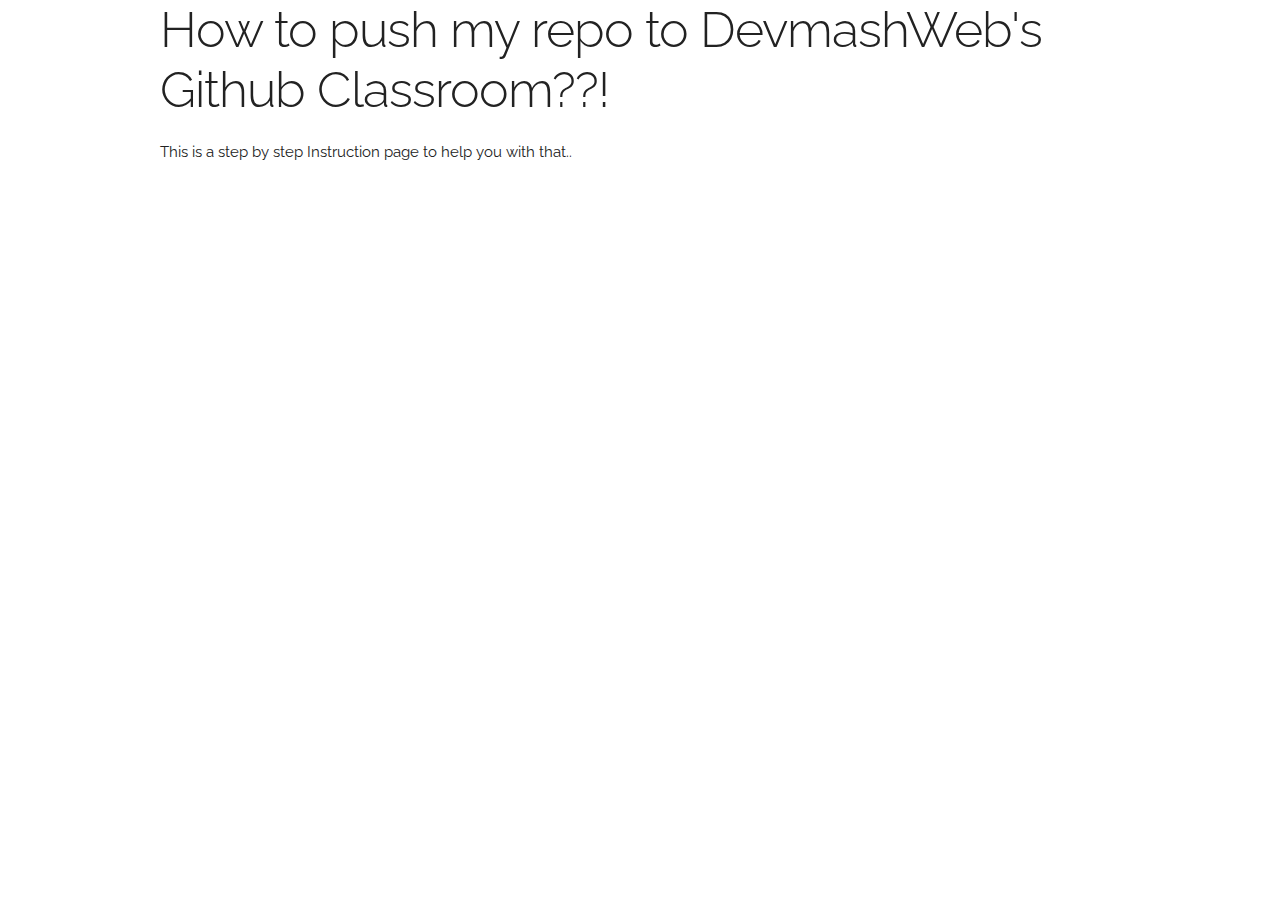
==== index.html @ d0438d3a "first commit, just the layout" ====
<!DOCTYPE html>
<html lang="en">
<head>

  <!-- Basic Page Needs
  –––––––––––––––––––––––––––––––––––––––––––––––––– -->
  <meta charset="utf-8">
  <title>Devmash Instructions</title>
  <meta name="description" content="Step by Step Instructions to upload assignments to Github Classroom">
  <meta name="author" content="Devmash WebDev Team">

  <!-- Mobile Specific Metas
  –––––––––––––––––––––––––––––––––––––––––––––––––– -->
  <meta name="viewport" content="width=device-width, initial-scale=1.0, maximum-scale=1.0, user-scalable=yes" />

  <!-- FONT
  –––––––––––––––––––––––––––––––––––––––––––––––––– -->
  <link href="//fonts.googleapis.com/css?family=Raleway:400,300,600" rel="stylesheet" type="text/css">

  <!-- CSS
  –––––––––––––––––––––––––––––––––––––––––––––––––– -->
  <link rel="stylesheet" href="css/normalize.css">
  <link rel="stylesheet" href="css/skeleton.css">

  <!-- Favicon
  –––––––––––––––––––––––––––––––––––––––––––––––––– -->
  <link rel="icon" type="image/png" href="images/favicon.png">

</head>
<body>

  <!-- Primary Page Layout
  –––––––––––––––––––––––––––––––––––––––––––––––––– -->
  <div class="container">
  <h1>How to push my repo to DevmashWeb's Github Classroom??!</h1>
  <p>This is a step by step Instruction page to help you with that..</p>
  </div>

<!-- End Document
  –––––––––––––––––––––––––––––––––––––––––––––––––– -->
</body>
</html>
---- css/skeleton.css ----
/*
* Skeleton V2.0.4
* Copyright 2014, Dave Gamache
* www.getskeleton.com
* Free to use under the MIT license.
* http://www.opensource.org/licenses/mit-license.php
* 12/29/2014
*/


/* Table of contents
––––––––––––––––––––––––––––––––––––––––––––––––––
- Grid
- Base Styles
- Typography
- Links
- Buttons
- Forms
- Lists
- Code
- Tables
- Spacing
- Utilities
- Clearing
- Media Queries
*/


/* Grid
–––––––––––––––––––––––––––––––––––––––––––––––––– */
.container {
  position: relative;
  width: 100%;
  max-width: 960px;
  margin: 0 auto;
  padding: 0 20px;
  box-sizing: border-box; }
.column,
.columns {
  width: 100%;
  float: left;
  box-sizing: border-box; }

/* For devices larger than 400px */
@media (min-width: 400px) {
  .container {
    width: 85%;
    padding: 0; }
}

/* For devices larger than 550px */
@media (min-width: 550px) {
  .container {
    width: 80%; }
  .column,
  .columns {
    margin-left: 4%; }
  .column:first-child,
  .columns:first-child {
    margin-left: 0; }

  .one.column,
  .one.columns                    { width: 4.66666666667%; }
  .two.columns                    { width: 13.3333333333%; }
  .three.columns                  { width: 22%;            }
  .four.columns                   { width: 30.6666666667%; }
  .five.columns                   { width: 39.3333333333%; }
  .six.columns                    { width: 48%;            }
  .seven.columns                  { width: 56.6666666667%; }
  .eight.columns                  { width: 65.3333333333%; }
  .nine.columns                   { width: 74.0%;          }
  .ten.columns                    { width: 82.6666666667%; }
  .eleven.columns                 { width: 91.3333333333%; }
  .twelve.columns                 { width: 100%; margin-left: 0; }

  .one-third.column               { width: 30.6666666667%; }
  .two-thirds.column              { width: 65.3333333333%; }

  .one-half.column                { width: 48%; }

  /* Offsets */
  .offset-by-one.column,
  .offset-by-one.columns          { margin-left: 8.66666666667%; }
  .offset-by-two.column,
  .offset-by-two.columns          { margin-left: 17.3333333333%; }
  .offset-by-three.column,
  .offset-by-three.columns        { margin-left: 26%;            }
  .offset-by-four.column,
  .offset-by-four.columns         { margin-left: 34.6666666667%; }
  .offset-by-five.column,
  .offset-by-five.columns         { margin-left: 43.3333333333%; }
  .offset-by-six.column,
  .offset-by-six.columns          { margin-left: 52%;            }
  .offset-by-seven.column,
  .offset-by-seven.columns        { margin-left: 60.6666666667%; }
  .offset-by-eight.column,
  .offset-by-eight.columns        { margin-left: 69.3333333333%; }
  .offset-by-nine.column,
  .offset-by-nine.columns         { margin-left: 78.0%;          }
  .offset-by-ten.column,
  .offset-by-ten.columns          { margin-left: 86.6666666667%; }
  .offset-by-eleven.column,
  .offset-by-eleven.columns       { margin-left: 95.3333333333%; }

  .offset-by-one-third.column,
  .offset-by-one-third.columns    { margin-left: 34.6666666667%; }
  .offset-by-two-thirds.column,
  .offset-by-two-thirds.columns   { margin-left: 69.3333333333%; }

  .offset-by-one-half.column,
  .offset-by-one-half.columns     { margin-left: 52%; }

}


/* Base Styles
–––––––––––––––––––––––––––––––––––––––––––––––––– */
/* NOTE
html is set to 62.5% so that all the REM measurements throughout Skeleton
are based on 10px sizing. So basically 1.5rem = 15px :) */
html {
  font-size: 62.5%; }
body {
  font-size: 1.5em; /* currently ems cause chrome bug misinterpreting rems on body element */
  line-height: 1.6;
  font-weight: 400;
  font-family:"Varela Round", "Raleway", "HelveticaNeue", "Helvetica Neue", Helvetica, Arial, sans-serif;
  color: #222; }


/* Typography
–––––––––––––––––––––––––––––––––––––––––––––––––– */
h1, h2, h3, h4, h5, h6 {
  margin-top: 0;
  margin-bottom: 2rem;
  font-weight: 300; }
h1 { font-size: 4.0rem; line-height: 1.2;  letter-spacing: -.1rem;}
h2 { font-size: 3.6rem; line-height: 1.25; letter-spacing: -.1rem; }
h3 { font-size: 3.0rem; line-height: 1.3;  letter-spacing: -.1rem; }
h4 { font-size: 2.4rem; line-height: 1.35; letter-spacing: -.08rem; }
h5 { font-size: 1.8rem; line-height: 1.5;  letter-spacing: -.05rem; }
h6 { font-size: 1.5rem; line-height: 1.6;  letter-spacing: 0; }

/* Larger than phablet */
@media (min-width: 550px) {
  h1 { font-size: 5.0rem; }
  h2 { font-size: 4.2rem; }
  h3 { font-size: 3.6rem; }
  h4 { font-size: 3.0rem; }
  h5 { font-size: 2.4rem; }
  h6 { font-size: 1.5rem; }
}

p {
  margin-top: 0; }


/* Links
–––––––––––––––––––––––––––––––––––––––––––––––––– */
a {
  color: #1EAEDB; }
a:hover {
  color: #0FA0CE; }


/* Buttons
–––––––––––––––––––––––––––––––––––––––––––––––––– */
.button,
button,
input[type="submit"],
input[type="reset"],
input[type="button"] {
  display: inline-block;
  height: 38px;
  padding: 0 30px;
  color: #555;
  text-align: center;
  font-size: 11px;
  font-weight: 600;
  line-height: 38px;
  letter-spacing: .1rem;
  text-transform: uppercase;
  text-decoration: none;
  white-space: nowrap;
  background-color: transparent;
  border-radius: 4px;
  border: 1px solid #bbb;
  cursor: pointer;
  box-sizing: border-box; }
.button:hover,
button:hover,
input[type="submit"]:hover,
input[type="reset"]:hover,
input[type="button"]:hover,
.button:focus,
button:focus,
input[type="submit"]:focus,
input[type="reset"]:focus,
input[type="button"]:focus {
  color: #333;
  border-color: #888;
  outline: 0; }
.button.button-primary,
button.button-primary,
input[type="submit"].button-primary,
input[type="reset"].button-primary,
input[type="button"].button-primary {
  color: #FFF;
  background-color: #33C3F0;
  border-color: #33C3F0; }
.button.button-primary:hover,
button.button-primary:hover,
input[type="submit"].button-primary:hover,
input[type="reset"].button-primary:hover,
input[type="button"].button-primary:hover,
.button.button-primary:focus,
button.button-primary:focus,
input[type="submit"].button-primary:focus,
input[type="reset"].button-primary:focus,
input[type="button"].button-primary:focus {
  color: #FFF;
  background-color: #1EAEDB;
  border-color: #1EAEDB; }


/* Forms
–––––––––––––––––––––––––––––––––––––––––––––––––– */
input[type="email"],
input[type="number"],
input[type="search"],
input[type="text"],
input[type="tel"],
input[type="url"],
input[type="password"],
textarea,
select {
  height: 38px;
  padding: 6px 10px; /* The 6px vertically centers text on FF, ignored by Webkit */
  background-color: #fff;
  border: 1px solid #D1D1D1;
  border-radius: 4px;
  box-shadow: none;
  box-sizing: border-box; }
/* Removes awkward default styles on some inputs for iOS */
input[type="email"],
input[type="number"],
input[type="search"],
input[type="text"],
input[type="tel"],
input[type="url"],
input[type="password"],
textarea {
  -webkit-appearance: none;
     -moz-appearance: none;
          appearance: none; }
textarea {
  min-height: 65px;
  padding-top: 6px;
  padding-bottom: 6px; }
input[type="email"]:focus,
input[type="number"]:focus,
input[type="search"]:focus,
input[type="text"]:focus,
input[type="tel"]:focus,
input[type="url"]:focus,
input[type="password"]:focus,
textarea:focus,
select:focus {
  border: 1px solid #33C3F0;
  outline: 0; }
label,
legend {
  display: block;
  margin-bottom: .5rem;
  font-weight: 600; }
fieldset {
  padding: 0;
  border-width: 0; }
input[type="checkbox"],
input[type="radio"] {
  display: inline; }
label > .label-body {
  display: inline-block;
  margin-left: .5rem;
  font-weight: normal; }


/* Lists
–––––––––––––––––––––––––––––––––––––––––––––––––– */
ul {
  list-style: circle inside; }
ol {
  list-style: decimal inside; }
ol, ul {
  padding-left: 0;
  margin-top: 0; }
ul ul,
ul ol,
ol ol,
ol ul {
  margin: 1.5rem 0 1.5rem 3rem;
  font-size: 90%; }
li {
  margin-bottom: 1rem; }


/* Code
–––––––––––––––––––––––––––––––––––––––––––––––––– */
code {
  padding: .2rem .5rem;
  margin: 0 .2rem;
  font-size: 90%;
  white-space: nowrap;
  background: #F1F1F1;
  border: 1px solid #E1E1E1;
  border-radius: 4px; }
pre > code {
  display: block;
  padding: 1rem 1.5rem;
  white-space: pre; }


/* Tables
–––––––––––––––––––––––––––––––––––––––––––––––––– */
th,
td {
  padding: 12px 15px;
  text-align: left;
  border-bottom: 1px solid #E1E1E1; }
th:first-child,
td:first-child {
  padding-left: 0; }
th:last-child,
td:last-child {
  padding-right: 0; }


/* Spacing
–––––––––––––––––––––––––––––––––––––––––––––––––– */
button,
.button {
  margin-bottom: 1rem; }
input,
textarea,
select,
fieldset {
  margin-bottom: 1.5rem; }
pre,
blockquote,
dl,
figure,
table,
p,
ul,
ol,
form {
  margin-bottom: 2.5rem; }


/* Utilities
–––––––––––––––––––––––––––––––––––––––––––––––––– */
.u-full-width {
  width: 100%;
  box-sizing: border-box; }
.u-max-full-width {
  max-width: 100%;
  box-sizing: border-box; }
.u-pull-right {
  float: right; }
.u-pull-left {
  float: left; }


/* Misc
–––––––––––––––––––––––––––––––––––––––––––––––––– */
hr {
  margin-top: 3rem;
  margin-bottom: 3.5rem;
  border-width: 0;
  border-top: 1px solid #E1E1E1; }


/* Clearing
–––––––––––––––––––––––––––––––––––––––––––––––––– */

/* Self Clearing Goodness */
.container:after,
.row:after,
.u-cf {
  content: "";
  display: table;
  clear: both; }


/* Media Queries
–––––––––––––––––––––––––––––––––––––––––––––––––– */
/*
Note: The best way to structure the use of media queries is to create the queries
near the relevant code. For example, if you wanted to change the styles for buttons
on small devices, paste the mobile query code up in the buttons section and style it
there.
*/


/* Larger than mobile */
@media (min-width: 400px) {}

/* Larger than phablet (also point when grid becomes active) */
@media (min-width: 550px) {}

/* Larger than tablet */
@media (min-width: 750px) {}

/* Larger than desktop */
@media (min-width: 1000px) {}

/* Larger than Desktop HD */
@media (min-width: 1200px) {}
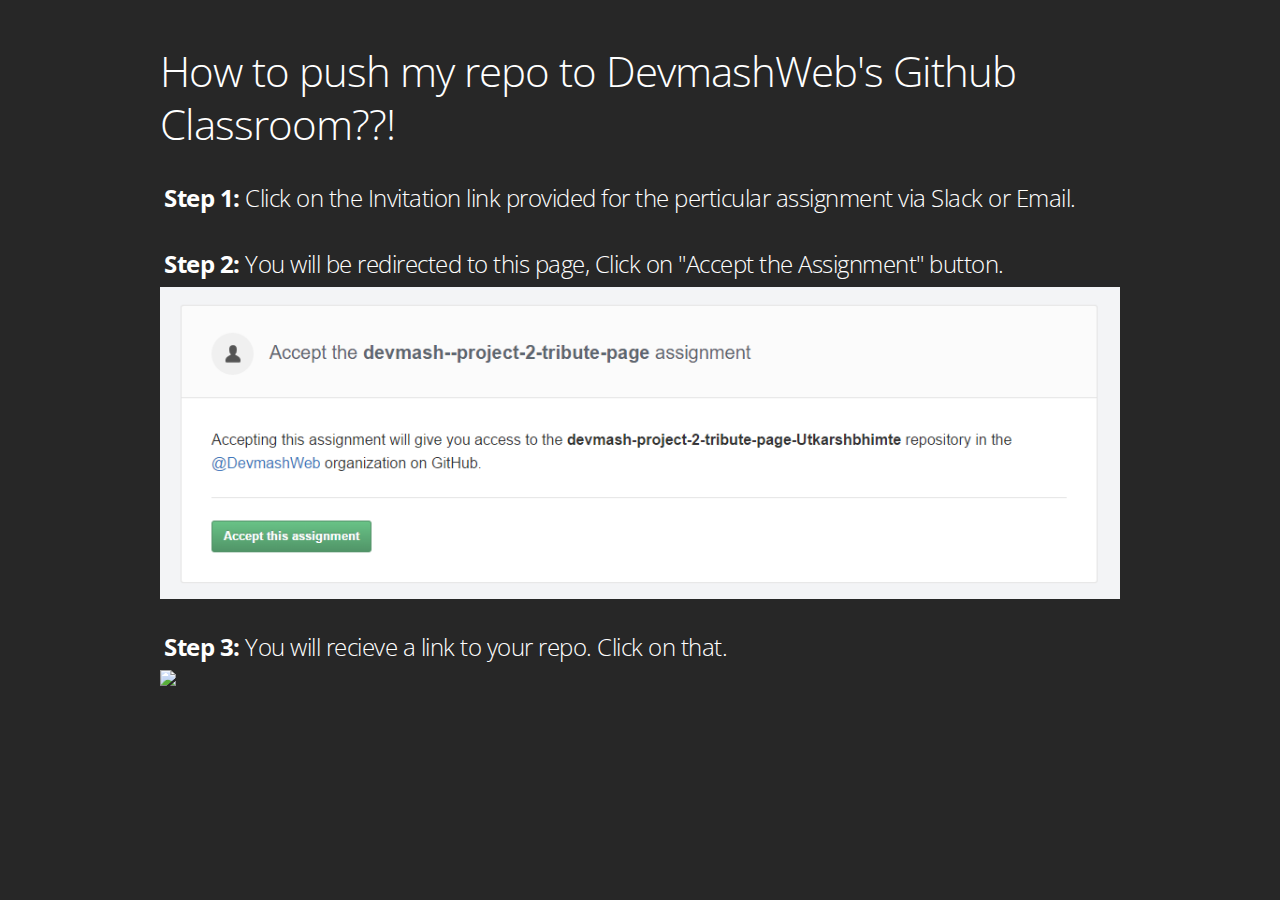
==== commit fbcca8d2: "done with the texr" ====
--- a/index.html
+++ b/index.html
@@ -1,42 +1,82 @@
 <!DOCTYPE html>
 <html lang="en">
-<head>
-
-  <!-- Basic Page Needs
+    <head>
+        <!-- Basic Page Needs
   –––––––––––––––––––––––––––––––––––––––––––––––––– -->
-  <meta charset="utf-8">
-  <title>Devmash Instructions</title>
-  <meta name="description" content="Step by Step Instructions to upload assignments to Github Classroom">
-  <meta name="author" content="Devmash WebDev Team">
-
-  <!-- Mobile Specific Metas
+        <meta charset="utf-8">
+            <title>
+                Devmash Instructions
+            </title>
+            <meta content="Step by Step Instructions to upload assignments to Github Classroom" name="description">
+                <meta content="Devmash WebDev Team" name="author">
+                    <!-- Mobile Specific Metas
   –––––––––––––––––––––––––––––––––––––––––––––––––– -->
-  <meta name="viewport" content="width=device-width, initial-scale=1.0, maximum-scale=1.0, user-scalable=yes" />
-
-  <!-- FONT
+                    <meta content="width=device-width, initial-scale=1.0, maximum-scale=1.0, user-scalable=yes" name="viewport"/>
+                    <!-- FONT
   –––––––––––––––––––––––––––––––––––––––––––––––––– -->
-  <link href="//fonts.googleapis.com/css?family=Raleway:400,300,600" rel="stylesheet" type="text/css">
-
-  <!-- CSS
+                    <link href="//fonts.googleapis.com/css?family=Open+Sans:400,300,600" rel="stylesheet" type="text/css">
+                        <!-- CSS
   –––––––––––––––––––––––––––––––––––––––––––––––––– -->
-  <link rel="stylesheet" href="css/normalize.css">
-  <link rel="stylesheet" href="css/skeleton.css">
-
-  <!-- Favicon
+                        <link href="css/normalize.css" rel="stylesheet">
+                            <link href="css/skeleton.css" rel="stylesheet">
+                                <link href="css/style.css" rel="stylesheet">
+                                    <!-- Favicon
   –––––––––––––––––––––––––––––––––––––––––––––––––– -->
-  <link rel="icon" type="image/png" href="images/favicon.png">
-
-</head>
-<body>
-
-  <!-- Primary Page Layout
+                                    <link href="images/favicon.png" rel="icon" type="image/png">
+                                    </link>
+                                </link>
+                            </link>
+                        </link>
+                    </link>
+                </meta>
+            </meta>
+        </meta>
+    </head>
+    <body>
+        <!-- Primary Page Layout
   –––––––––––––––––––––––––––––––––––––––––––––––––– -->
-  <div class="container">
-  <h1>How to push my repo to DevmashWeb's Github Classroom??!</h1>
-  <p>This is a step by step Instruction page to help you with that..</p>
-  </div>
-
-<!-- End Document
+        <div class="container">
+            <div id="splash-page">
+                <h2>
+                    How to push my repo to DevmashWeb's Github Classroom??!
+                </h2>
+            </div>
+            <!--            <hr>
+            <h5>
+                This is a step by step Instruction page to help you with that..
+            </h5>
+            <hr>
+ -->
+            <div class="step">
+                <h5 class="step-heading">
+                    <strong>
+                        Step 1:
+                    </strong>
+                    Click on the Invitation link provided for the perticular assignment via Slack or Email.
+                </h5>
+            </div>
+            <div class="step">
+                <h5 class="step-heading">
+                    <strong>
+                        Step 2:
+                    </strong>
+                    You will be redirected to this page, Click on "Accept the Assignment" button.
+                </h5>
+                <img class="step-image" src="images/s2.png">
+                </img>
+            </div>
+            <div class="step">
+                <h5 class="step-heading">
+                    <strong>
+                        Step 3:
+                    </strong>
+                    You will recieve a link to your repo. Click on that.
+                </h5>
+                <img class="step-image" src="images/s3.png">
+                </img>
+            </div>
+        </div>
+        <!-- End Document
   –––––––––––––––––––––––––––––––––––––––––––––––––– -->
-</body>
-</html>                                     +    </body>
+</html>
--- a/css/style.css
+++ b/css/style.css
@@ -0,0 +1,30 @@
+@import 'https://fonts.googleapis.com/css?family=Open+Sans';
+html, body {
+  padding: 0;
+  margin: 0;
+  color: #FFF;
+  background-color: #272727;
+  font-family: Open Sans, monotype;
+}
+
+h2 {
+  margin-top: 5vh;
+}
+
+h5 {
+  margin: 4px;
+}
+
+hr {
+  margin: 4px;
+}
+
+.step {
+  margin: 2em 0;
+}
+
+.step-image {
+  display: block;
+  margin: .3em auto;
+  max-width: 100%;
+}
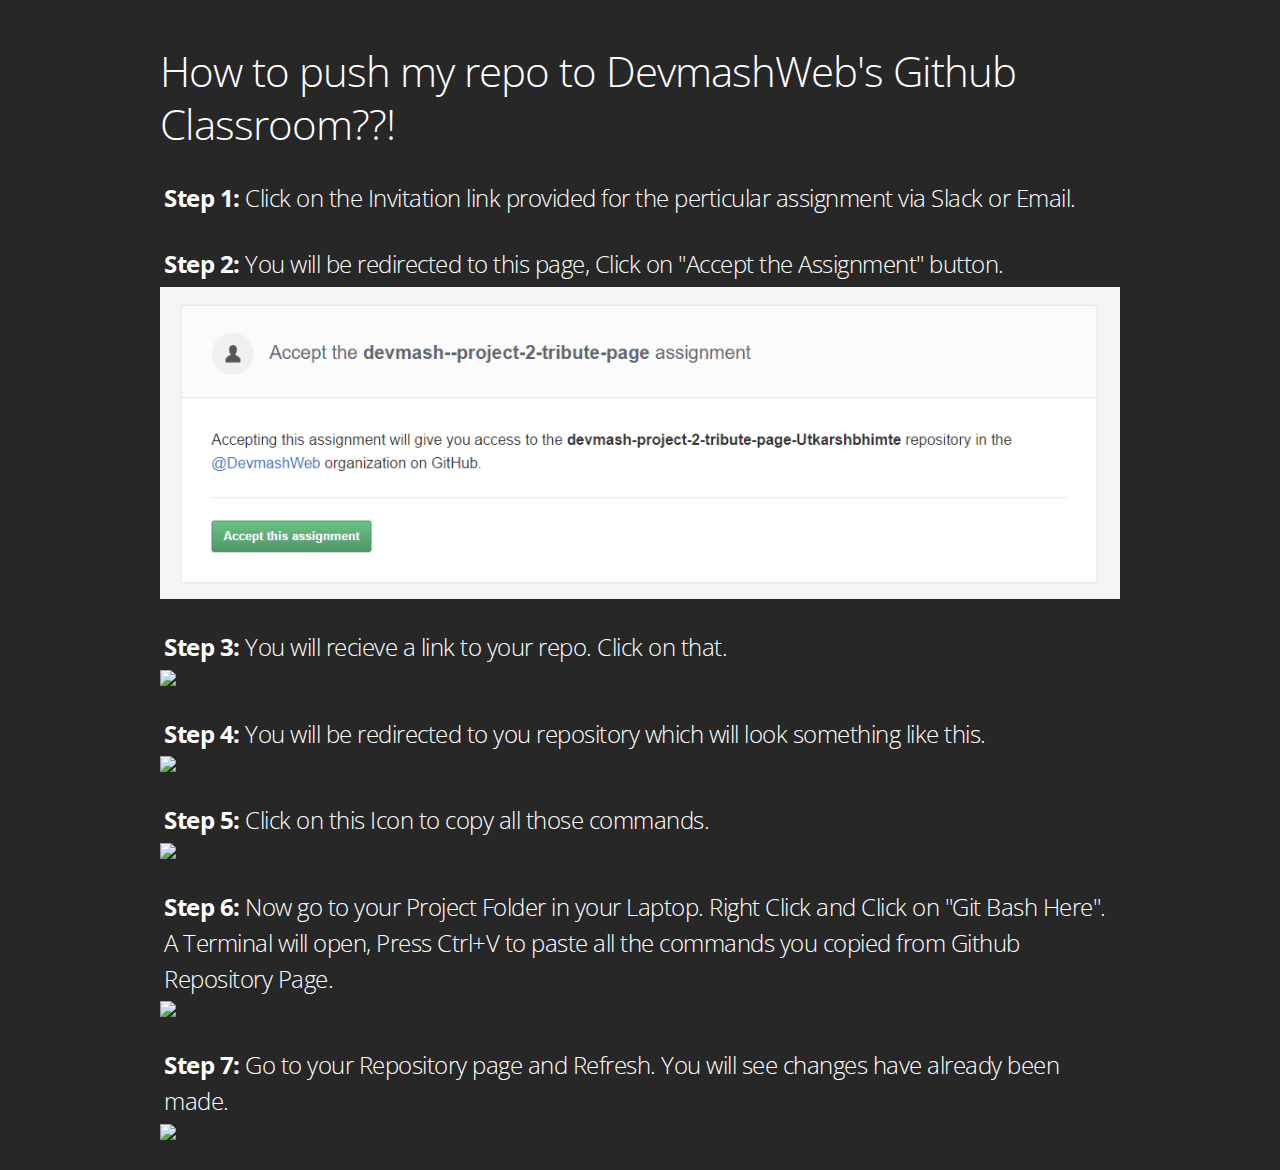
==== commit b3c3d934: "done with the text" ====
--- a/index.html
+++ b/index.html
@@ -75,6 +75,46 @@
                 <img class="step-image" src="images/s3.png">
                 </img>
             </div>
+            <div class="step">
+                <h5 class="step-heading">
+                    <strong>
+                        Step 4:
+                    </strong>
+                    You will be redirected to you repository which will look something like this.
+                </h5>
+                <img class="step-image" src="images/s4.png">
+                </img>
+            </div>
+            <div class="step">
+                <h5 class="step-heading">
+                    <strong>
+                        Step 5:
+                    </strong>
+                    Click on this Icon to copy all those commands.
+                </h5>
+                <img class="step-image" src="images/s4.png">
+                </img>
+            </div>
+            <div class="step">
+                <h5 class="step-heading">
+                    <strong>
+                        Step 6:
+                    </strong>
+                    Now go to your Project Folder in your Laptop. Right Click and Click on "Git Bash Here". A Terminal will open, Press Ctrl+V to paste all the commands you copied from Github Repository Page.
+                </h5>
+                <img class="step-image" src="images/s4.png">
+                </img>
+            </div>
+            <div class="step">
+                <h5 class="step-heading">
+                    <strong>
+                        Step 7:
+                    </strong>
+                    Go to your Repository page and Refresh. You will see changes have already been made.
+                </h5>
+                <img class="step-image" src="images/s4.png">
+                </img>
+            </div>
         </div>
         <!-- End Document
   –––––––––––––––––––––––––––––––––––––––––––––––––– -->
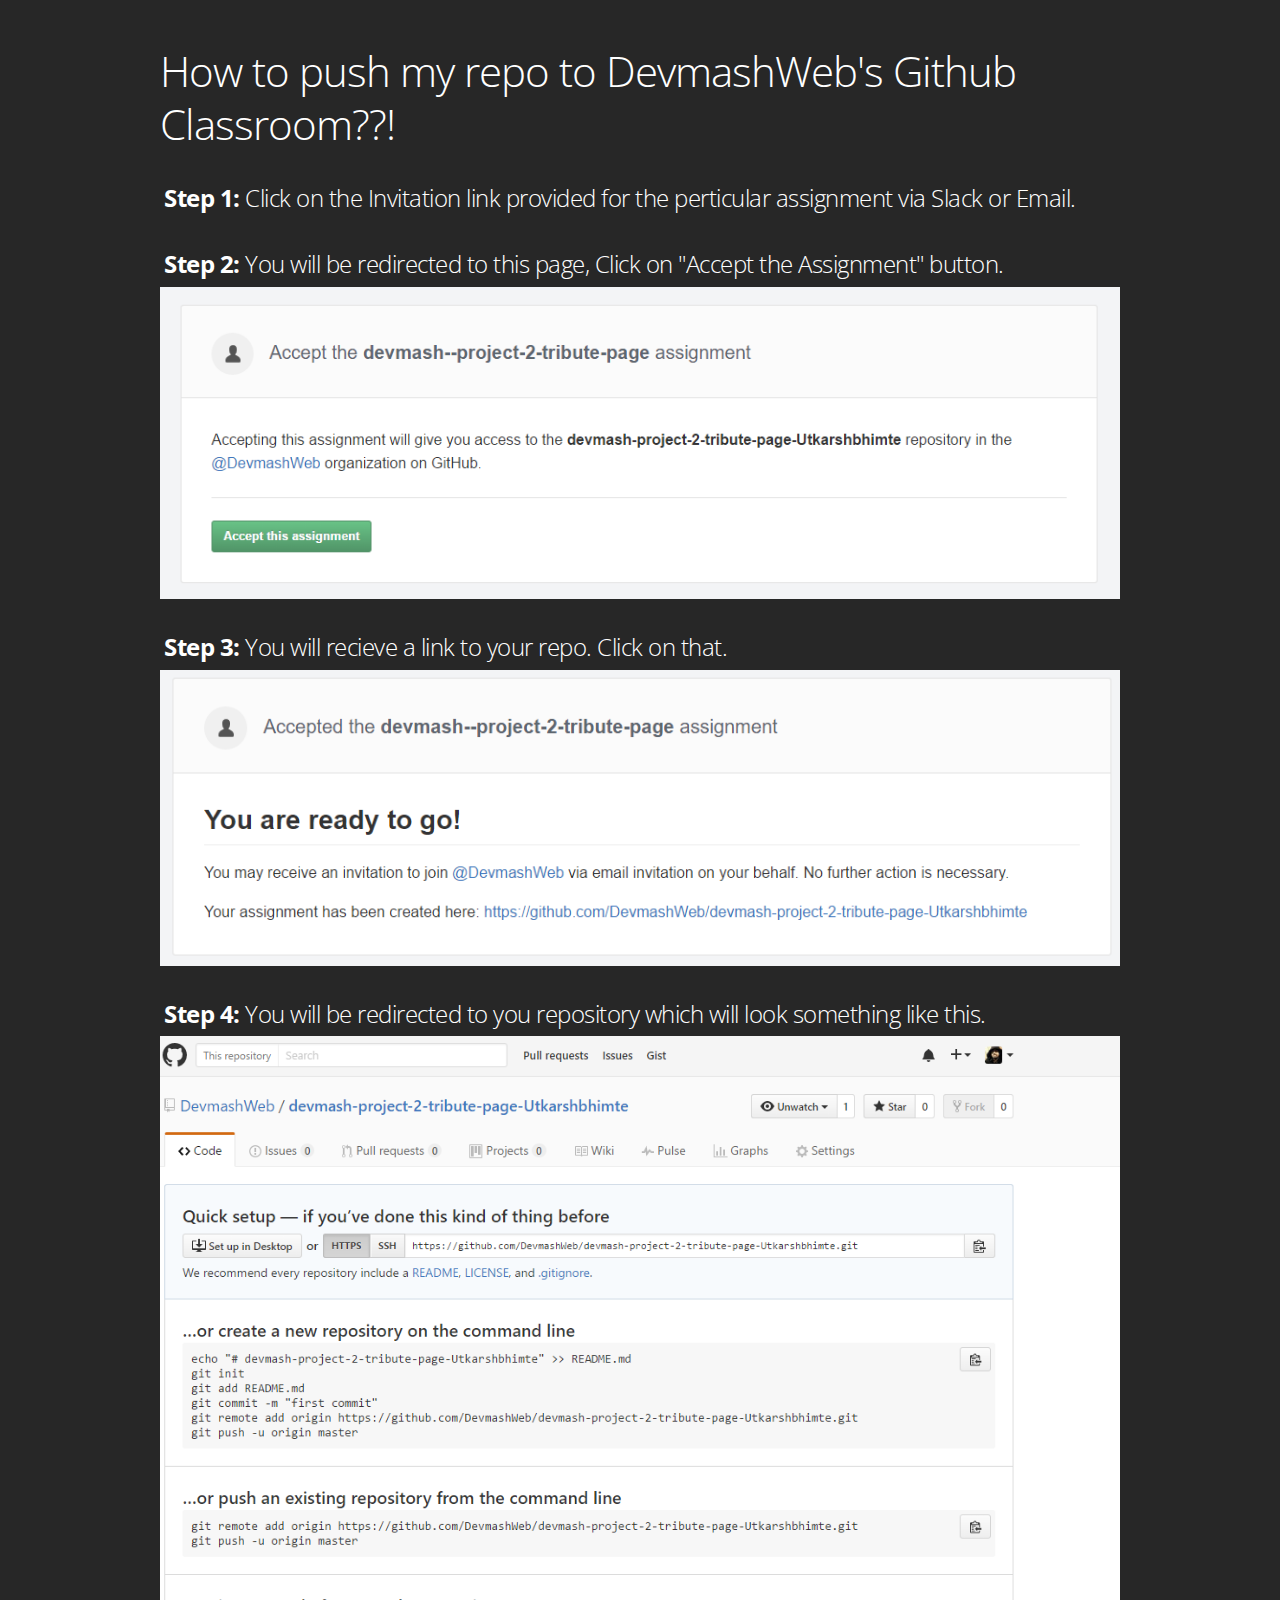
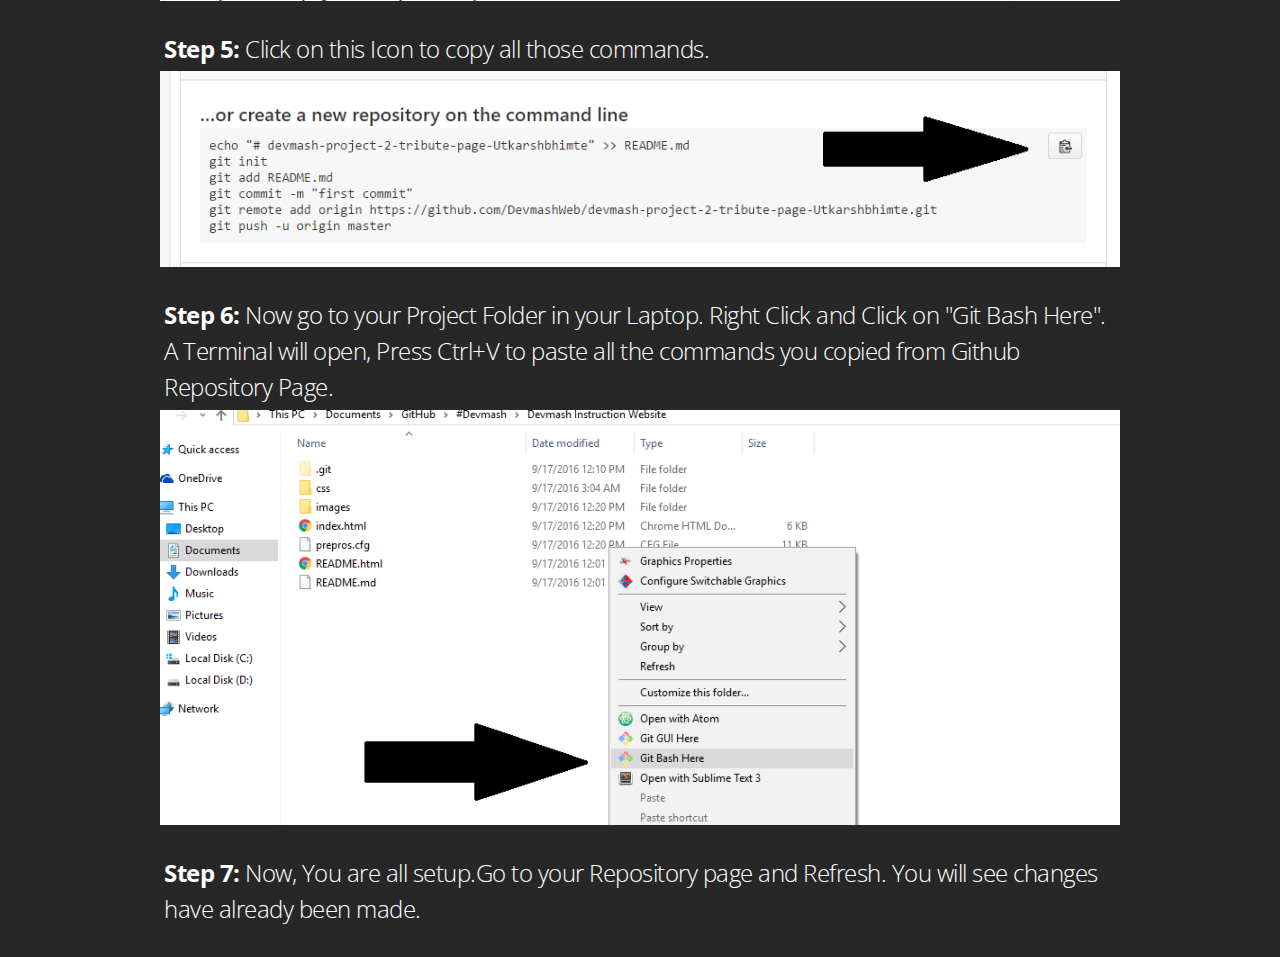
==== commit 9ec0568b: "done with all the steps with images" ====
--- a/index.html
+++ b/index.html
@@ -92,7 +92,7 @@
                     </strong>
                     Click on this Icon to copy all those commands.
                 </h5>
-                <img class="step-image" src="images/s4.png">
+                <img class="step-image" src="images/s5.png">
                 </img>
             </div>
             <div class="step">
@@ -102,7 +102,7 @@
                     </strong>
                     Now go to your Project Folder in your Laptop. Right Click and Click on "Git Bash Here". A Terminal will open, Press Ctrl+V to paste all the commands you copied from Github Repository Page.
                 </h5>
-                <img class="step-image" src="images/s4.png">
+                <img class="step-image" src="images/s6.png">
                 </img>
             </div>
             <div class="step">
@@ -110,10 +110,8 @@
                     <strong>
                         Step 7:
                     </strong>
-                    Go to your Repository page and Refresh. You will see changes have already been made.
+                    Now, You are all setup.Go to your Repository page and Refresh. You will see changes have already been made.
                 </h5>
-                <img class="step-image" src="images/s4.png">
-                </img>
             </div>
         </div>
         <!-- End Document
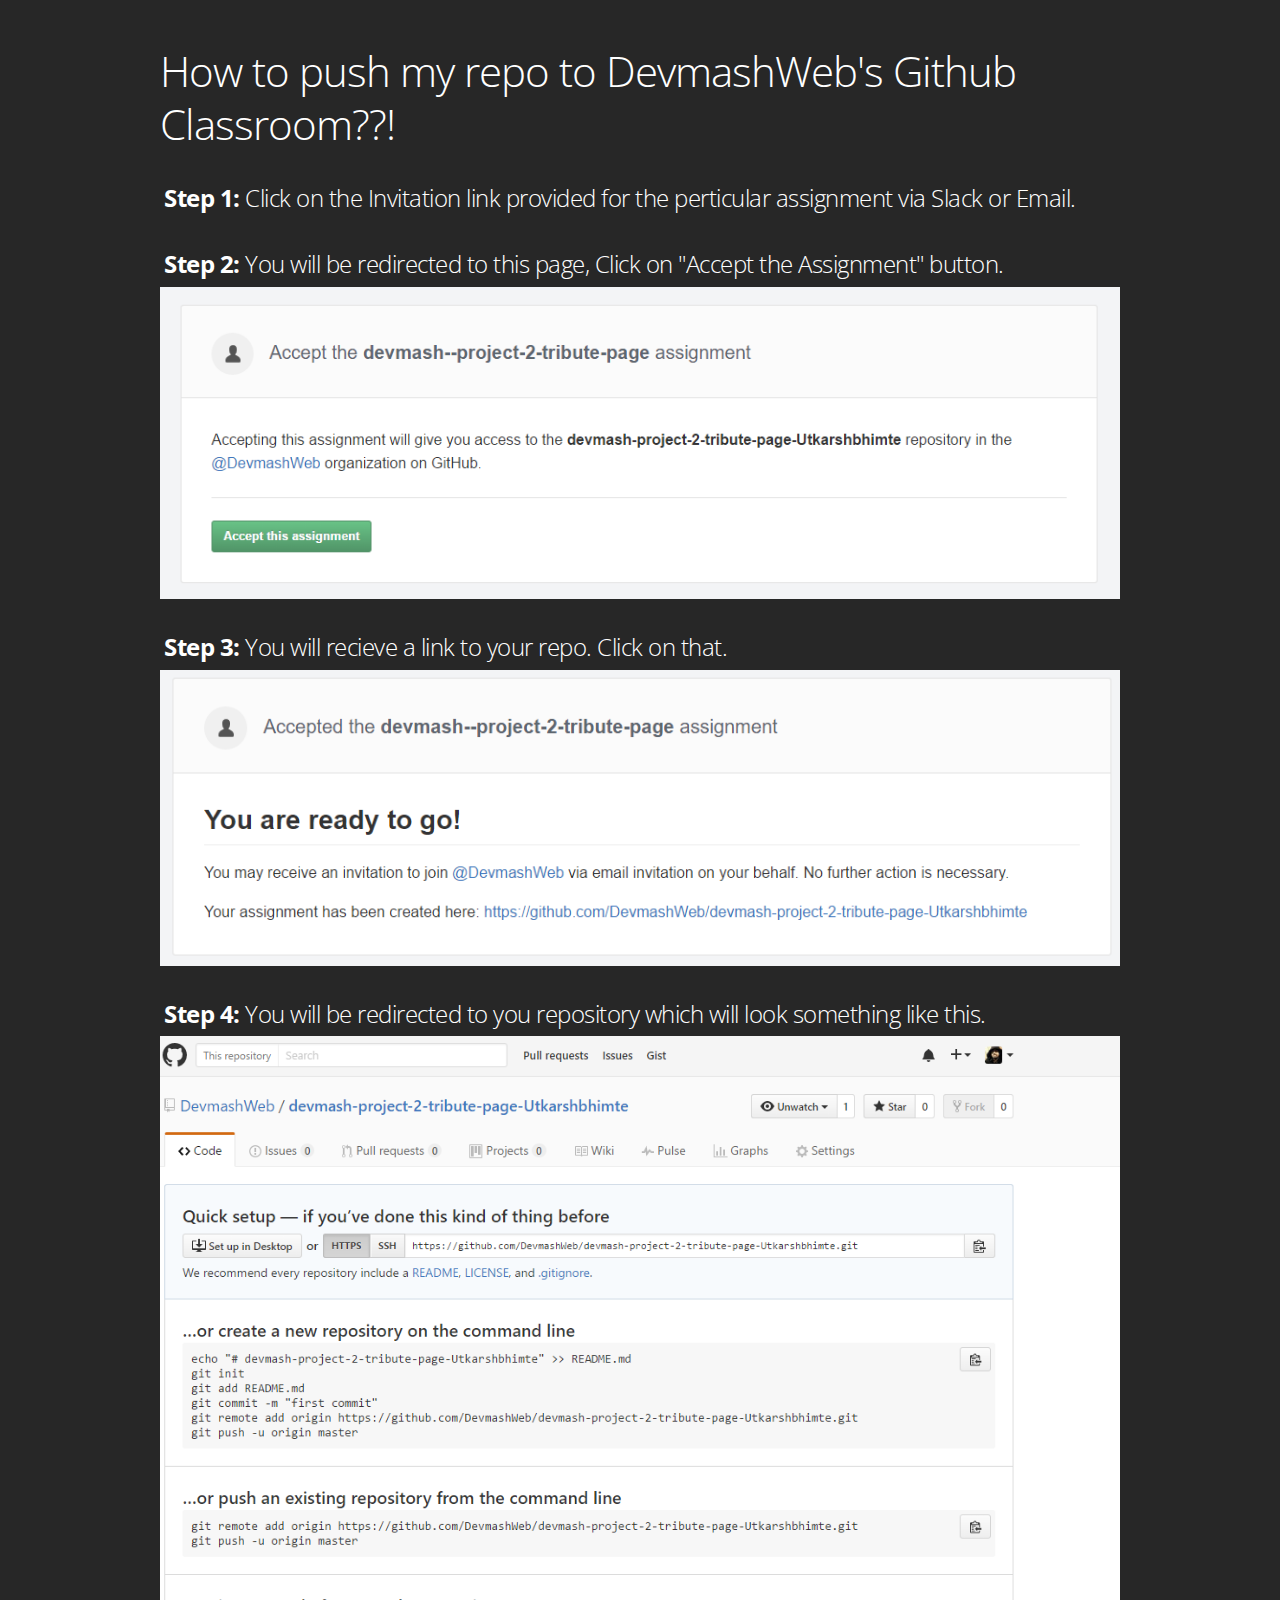
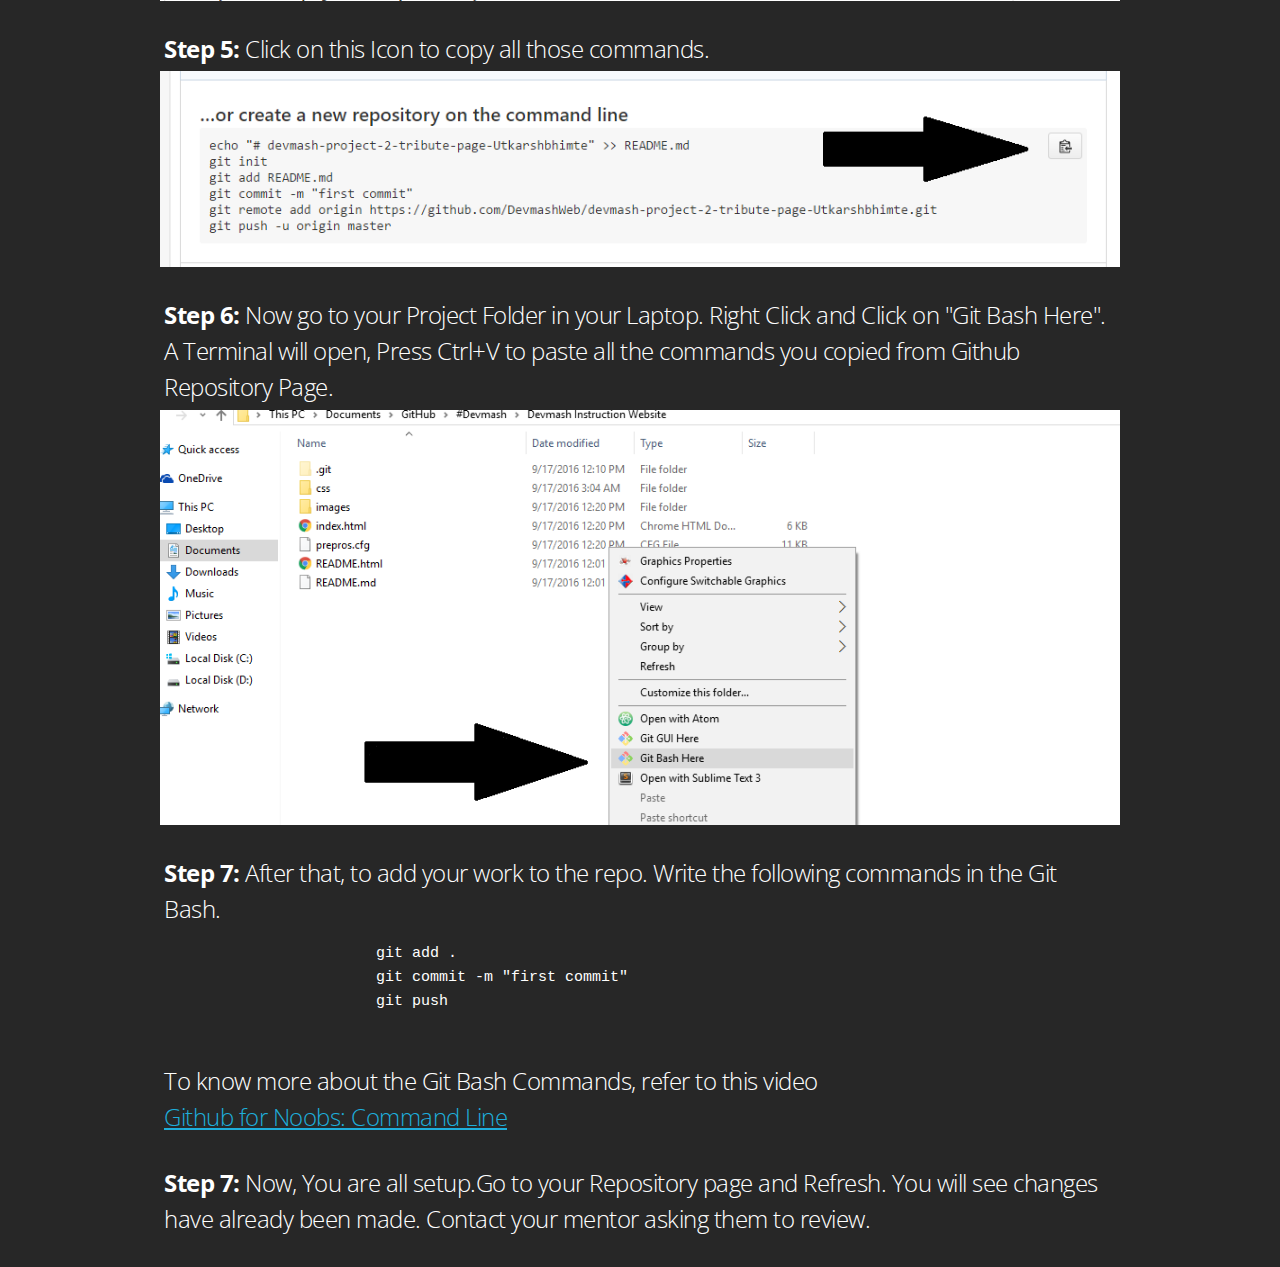
==== commit 2da67470: "extra step for better comprehension" ====
--- a/index.html
+++ b/index.html
@@ -110,7 +110,22 @@
                     <strong>
                         Step 7:
                     </strong>
-                    Now, You are all setup.Go to your Repository page and Refresh. You will see changes have already been made.
+                    After that, to add your work to the repo. Write the following commands in the Git Bash.
+
+                </h5>
+                <pre>
+                        git add .
+                        git commit -m "first commit"
+                        git push
+                    </pre>
+                    <h5>To know more about the Git Bash Commands, refer to this video <br> <a href="https://www.youtube.com/watch?v=JPKOESR1k04">Github for Noobs: Command Line</a></h5>
+            </div>
+            <div class="step">
+                <h5 class="step-heading">
+                    <strong>
+                        Step 7:
+                    </strong>
+                    Now, You are all setup.Go to your Repository page and Refresh. You will see changes have already been made. Contact your mentor asking them to review.
                 </h5>
             </div>
         </div>
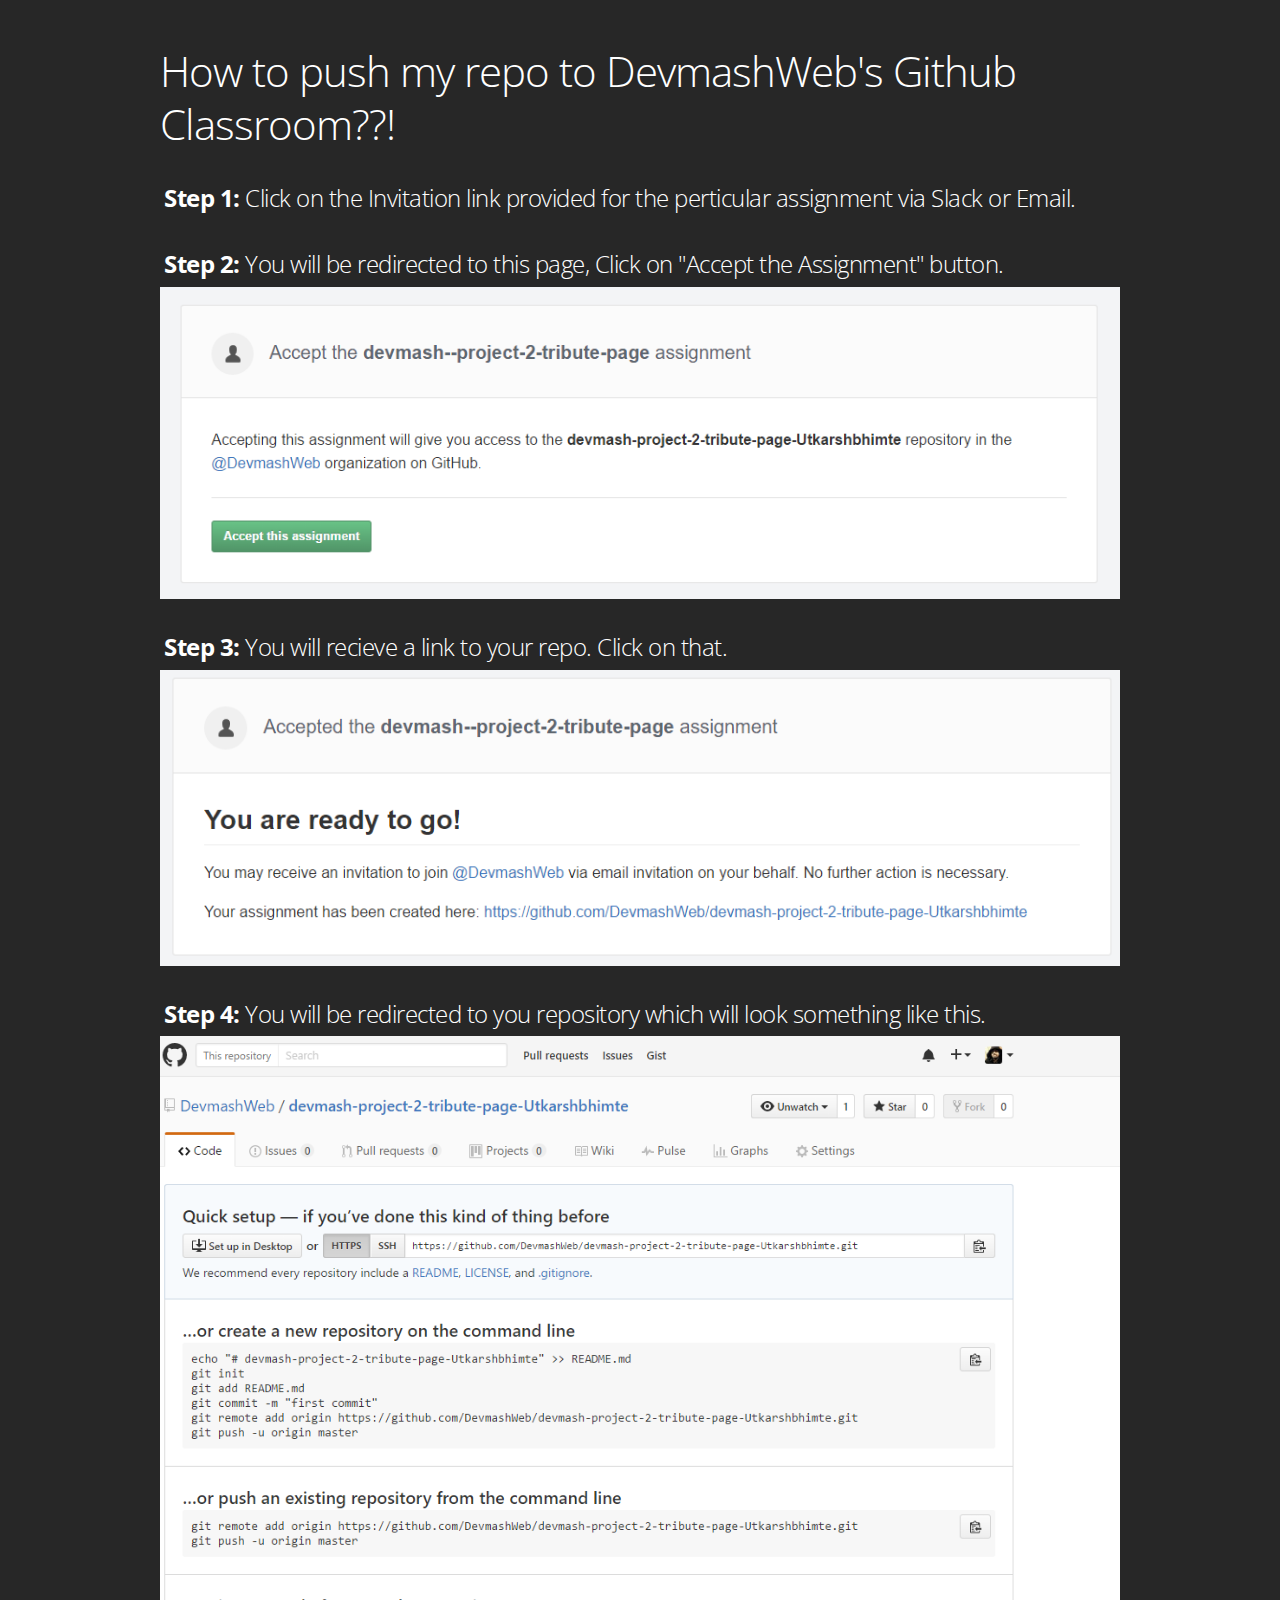
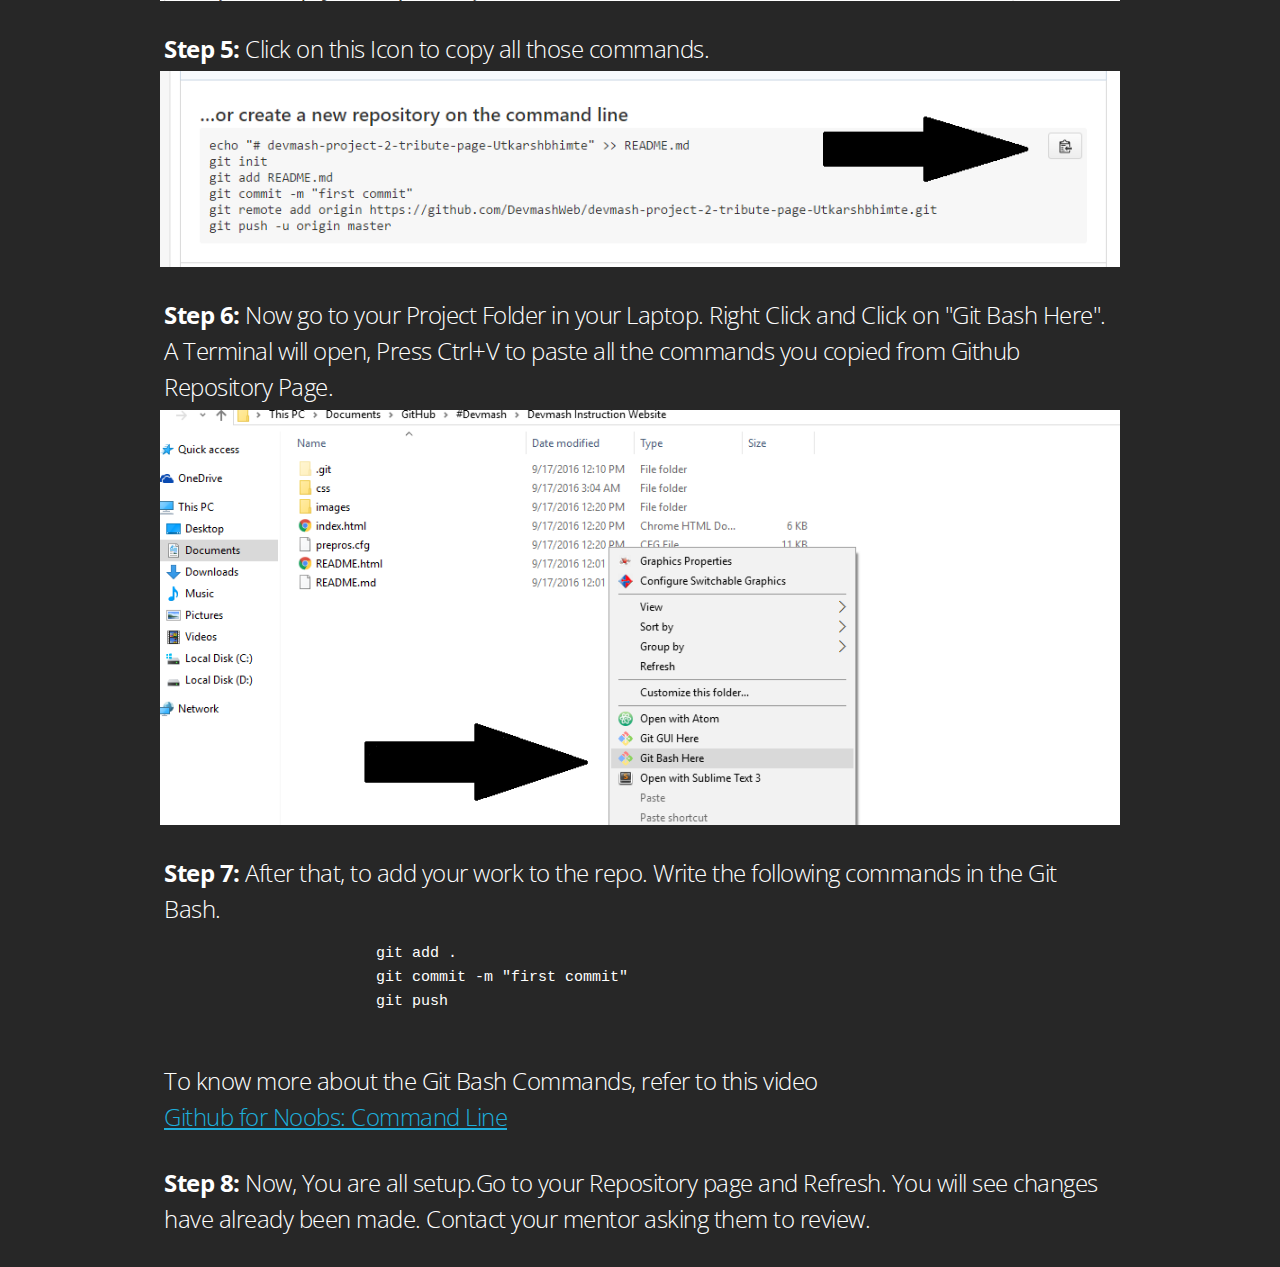
==== commit 2e6081bd: "added stuff" ====
--- a/index.html
+++ b/index.html
@@ -123,7 +123,7 @@
             <div class="step">
                 <h5 class="step-heading">
                     <strong>
-                        Step 7:
+                        Step 8:
                     </strong>
                     Now, You are all setup.Go to your Repository page and Refresh. You will see changes have already been made. Contact your mentor asking them to review.
                 </h5>
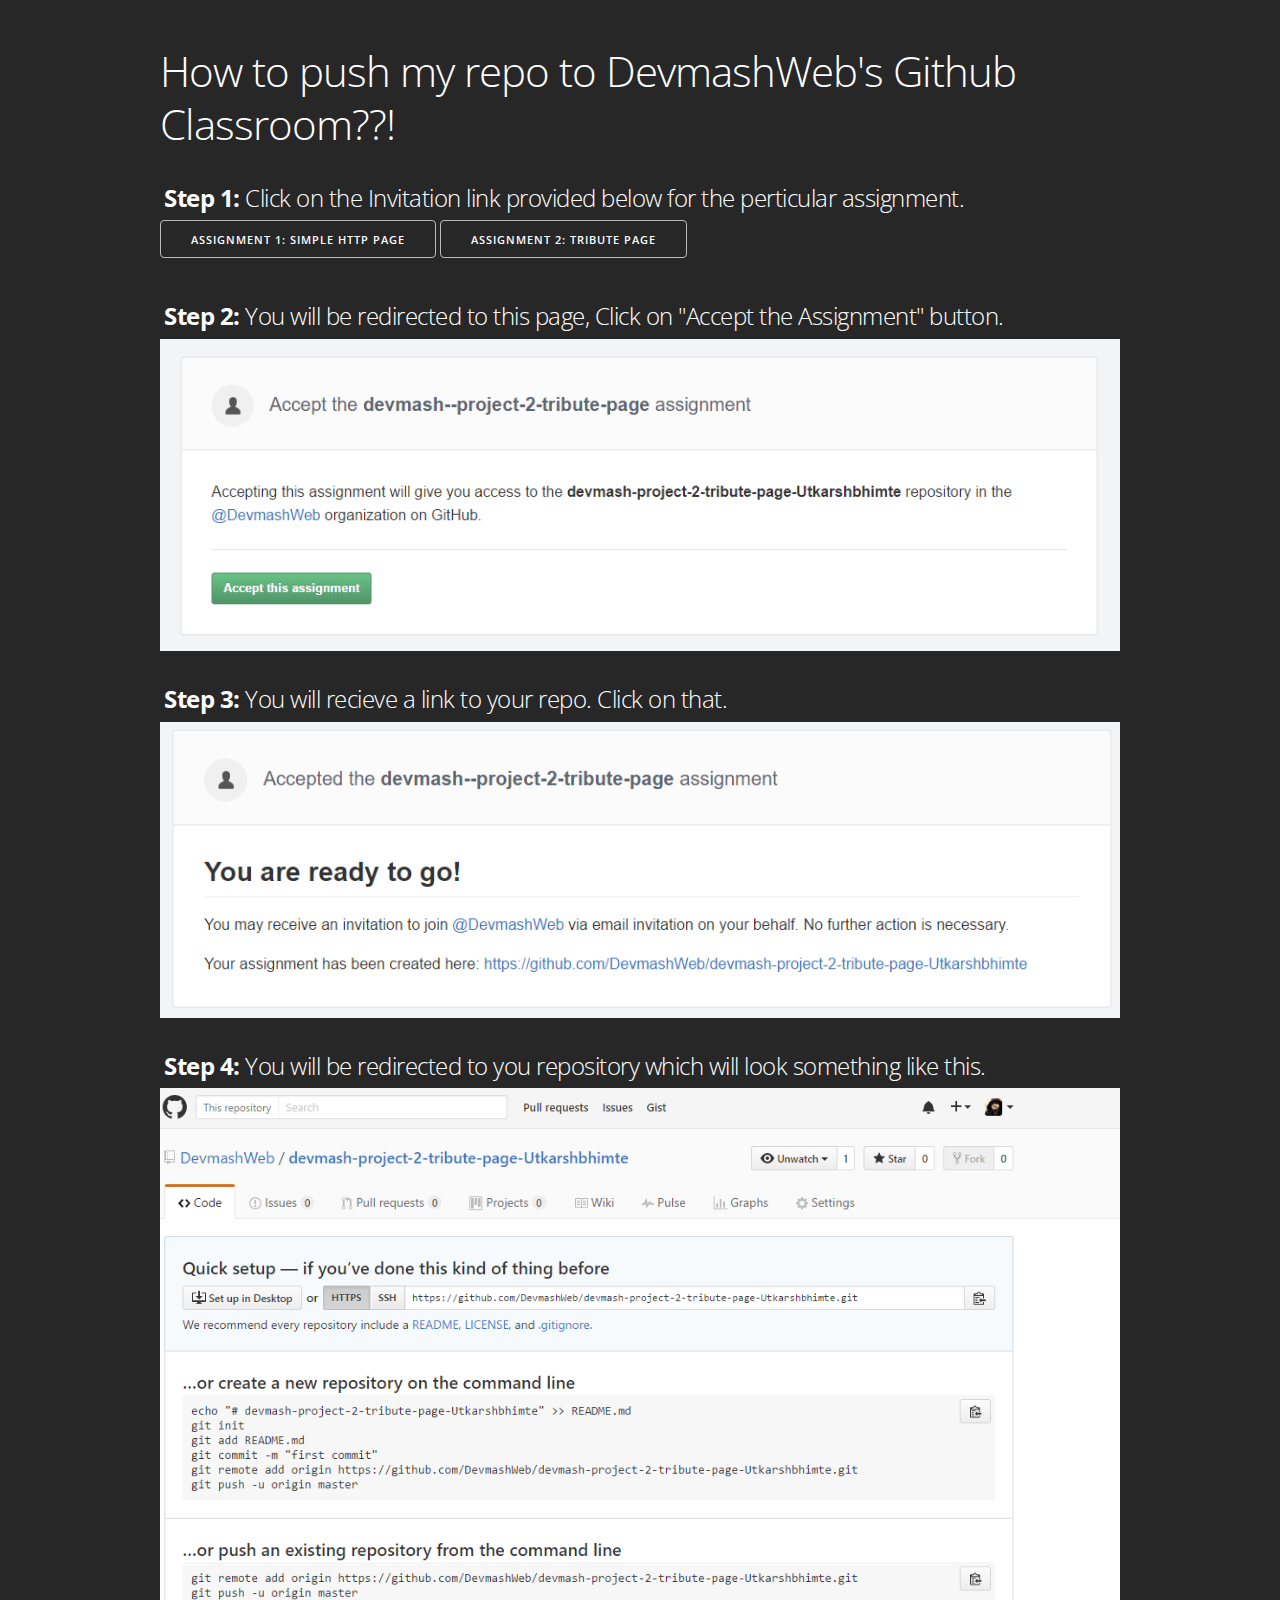
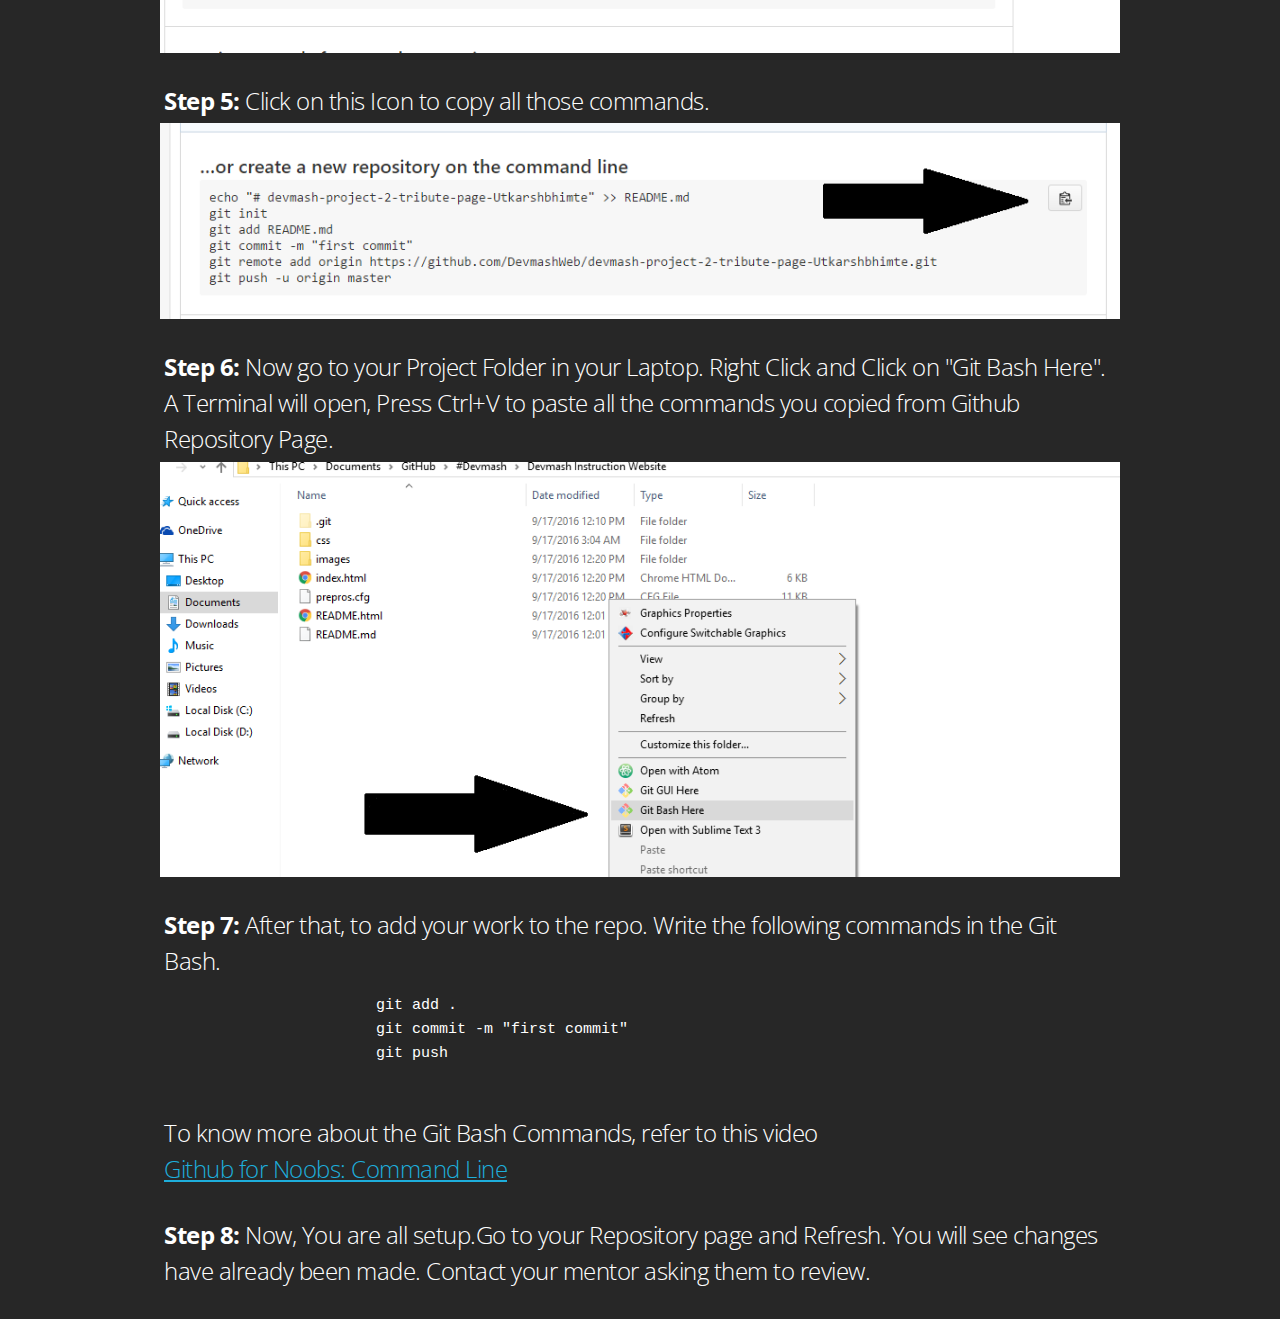
==== commit af01ea05: "added button" ====
--- a/index.html
+++ b/index.html
@@ -11,26 +11,18 @@
                 <meta content="Devmash WebDev Team" name="author">
                     <!-- Mobile Specific Metas
   –––––––––––––––––––––––––––––––––––––––––––––––––– -->
-                    <meta content="width=device-width, initial-scale=1.0, maximum-scale=1.0, user-scalable=yes" name="viewport"/>
+                <meta content="width=device-width, initial-scale=1.0, maximum-scale=1.0, user-scalable=yes" name="viewport"/>
                     <!-- FONT
   –––––––––––––––––––––––––––––––––––––––––––––––––– -->
-                    <link href="//fonts.googleapis.com/css?family=Open+Sans:400,300,600" rel="stylesheet" type="text/css">
+                <link href="//fonts.googleapis.com/css?family=Open+Sans:400,300,600" rel="stylesheet" type="text/css">
                         <!-- CSS
   –––––––––––––––––––––––––––––––––––––––––––––––––– -->
-                        <link href="css/normalize.css" rel="stylesheet">
-                            <link href="css/skeleton.css" rel="stylesheet">
-                                <link href="css/style.css" rel="stylesheet">
+                <link href="css/normalize.css" rel="stylesheet">
+                <link href="css/skeleton.css" rel="stylesheet">
+                <link href="css/style.css" rel="stylesheet">
                                     <!-- Favicon
   –––––––––––––––––––––––––––––––––––––––––––––––––– -->
-                                    <link href="images/favicon.png" rel="icon" type="image/png">
-                                    </link>
-                                </link>
-                            </link>
-                        </link>
-                    </link>
-                </meta>
-            </meta>
-        </meta>
+                <link href="images/favicon.png" rel="icon" type="image/png">
     </head>
     <body>
         <!-- Primary Page Layout
@@ -52,8 +44,10 @@
                     <strong>
                         Step 1:
                     </strong>
-                    Click on the Invitation link provided for the perticular assignment via Slack or Email.
+                    Click on the Invitation link provided below for the perticular assignment.
                 </h5>
+                <a class="button" href="https://classroom.github.com/assignment-invitations/39623381335a60ea9b874ed33ce77e6d" target="_blank">Assignment 1: Simple HTTP Page</a>
+                <a class="button" href="https://classroom.github.com/assignment-invitations/c33a9cb6b598b71ccf19370a1ea74a48" target="_blank">Assignment 2: Tribute Page</a>
             </div>
             <div class="step">
                 <h5 class="step-heading">
--- a/css/skeleton.css
+++ b/css/skeleton.css
@@ -173,7 +173,7 @@
   display: inline-block;
   height: 38px;
   padding: 0 30px;
-  color: #555;
+  color: #FFF;
   text-align: center;
   font-size: 11px;
   font-weight: 600;
@@ -197,7 +197,7 @@
 input[type="submit"]:focus,
 input[type="reset"]:focus,
 input[type="button"]:focus {
-  color: #333;
+  color: #F9f9f9;
   border-color: #888;
   outline: 0; }
 .button.button-primary,
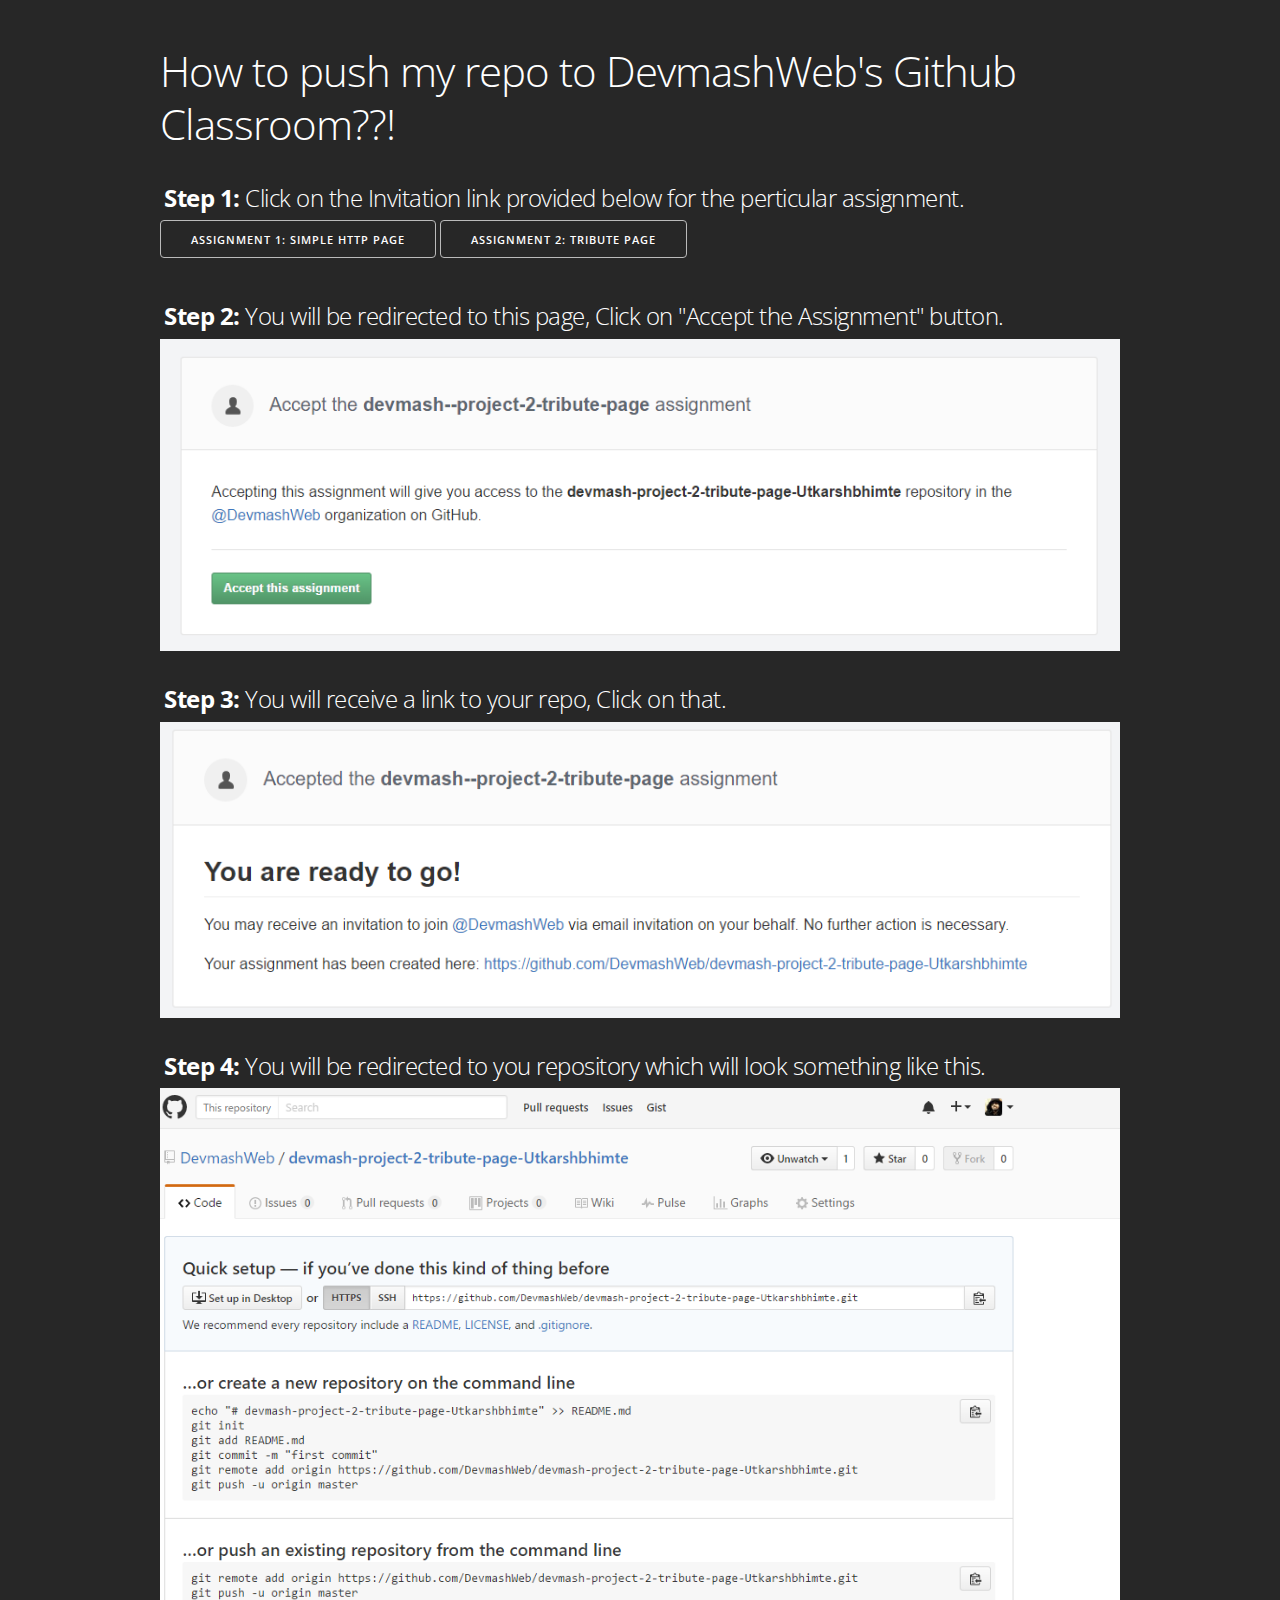
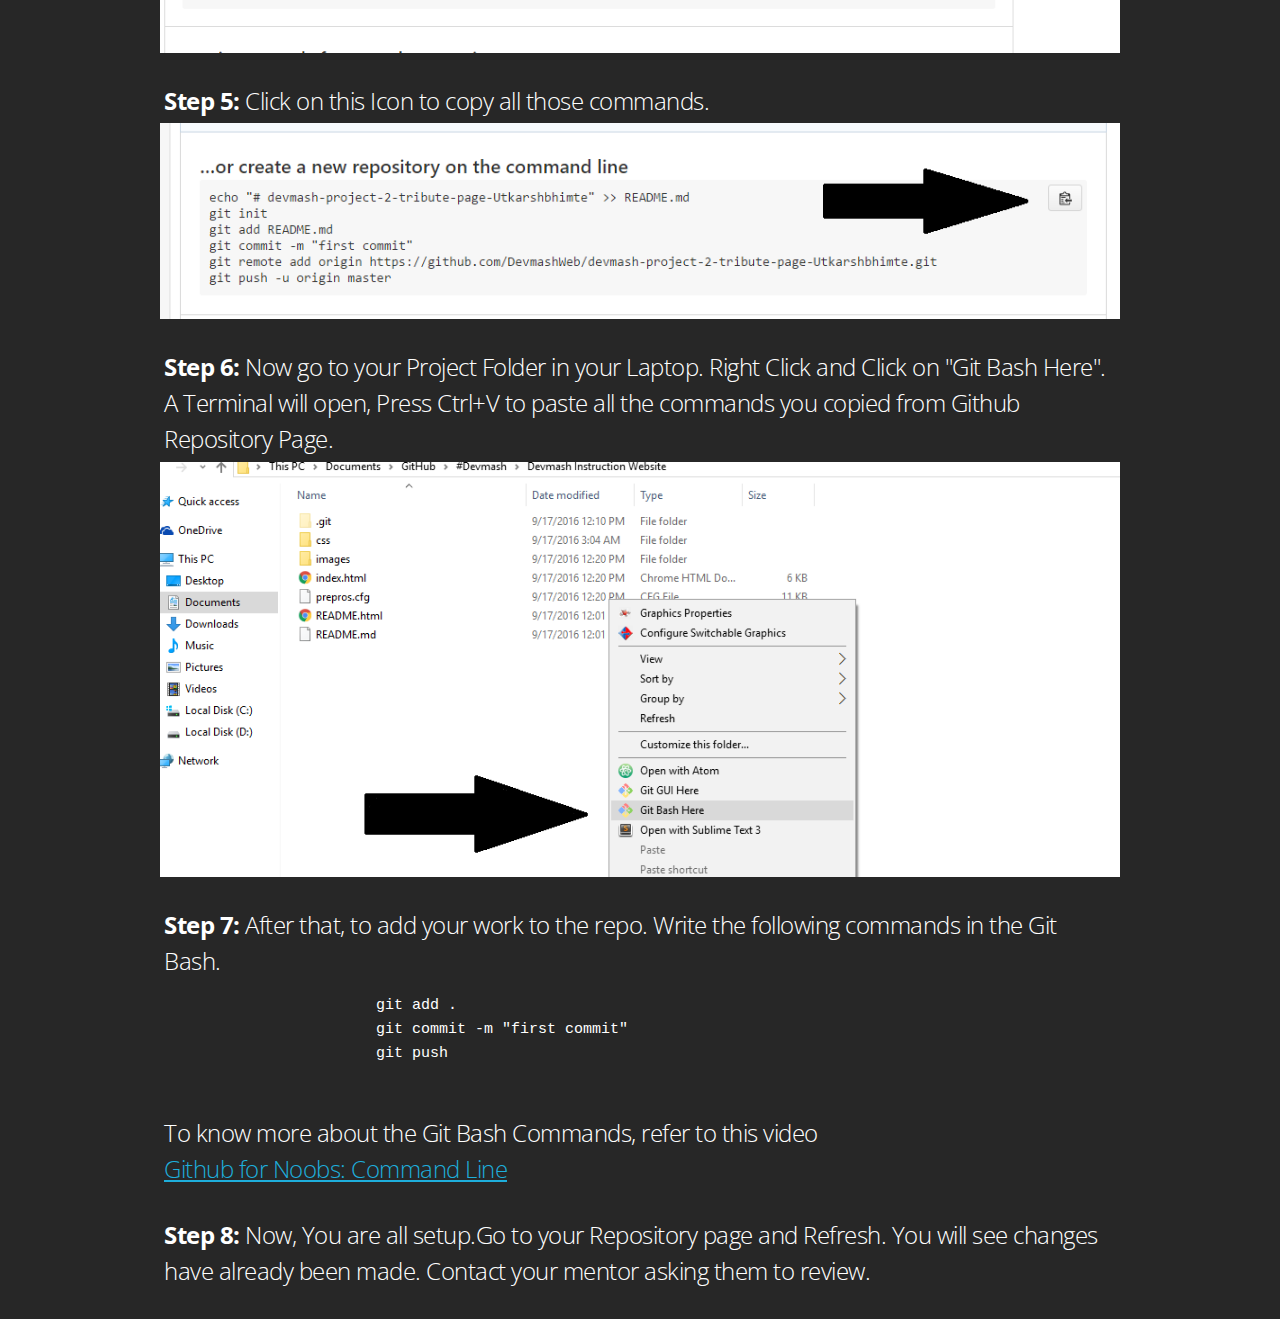
==== commit 338a4dac: "proof read" ====
--- a/index.html
+++ b/index.html
@@ -64,7 +64,7 @@
                     <strong>
                         Step 3:
                     </strong>
-                    You will recieve a link to your repo. Click on that.
+                    You will receive a link to your repo, Click on that.
                 </h5>
                 <img class="step-image" src="images/s3.png">
                 </img>
